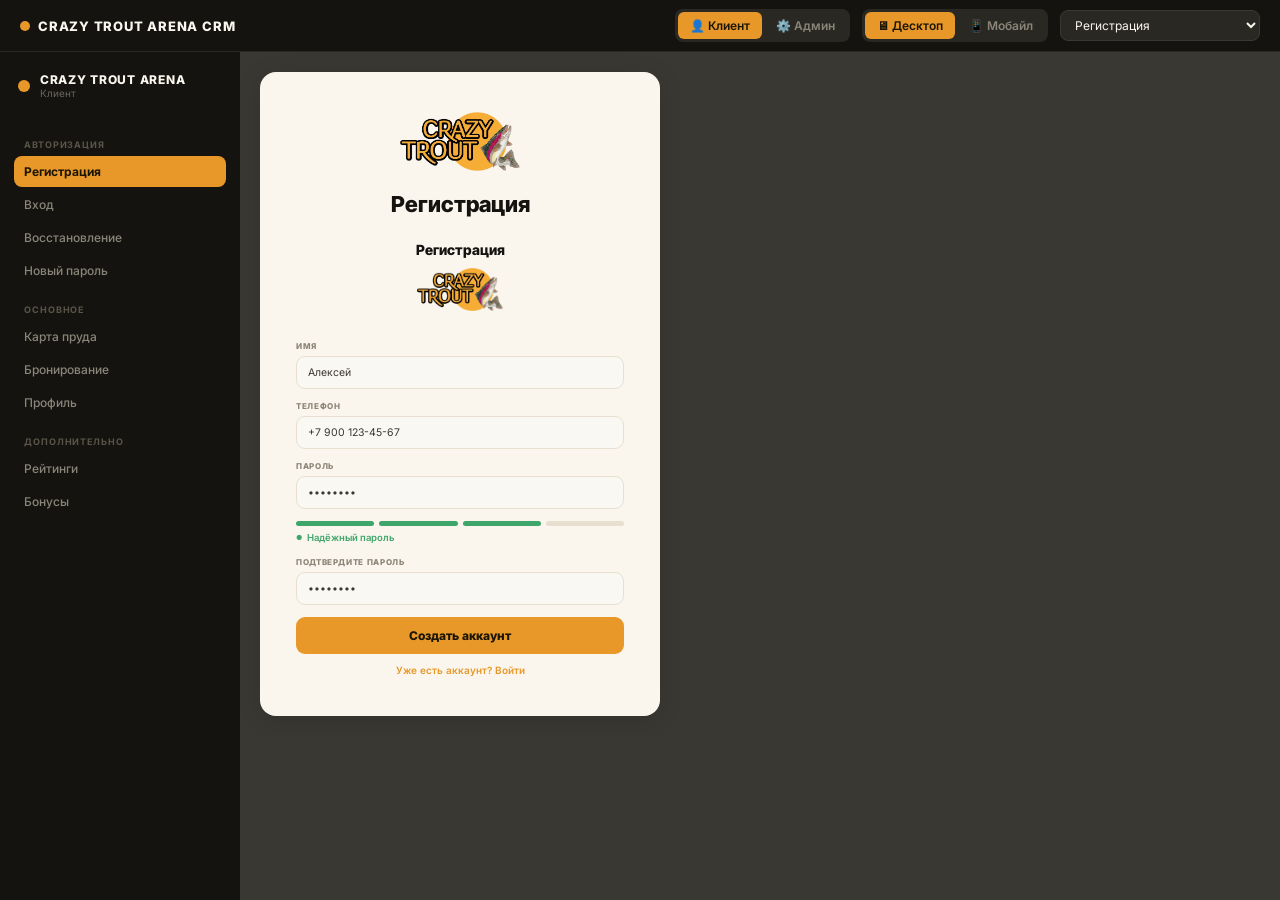
==== index.html @ 5625aaf9 "feat: full CRM prototype — all screens from deck, 4 view modes, interactive - 9 client screens (auth" ====
<!DOCTYPE html>
<html lang="ru">
<head>
<meta charset="UTF-8">
<meta name="viewport" content="width=device-width, initial-scale=1.0">
<title>Crazy Trout Arena — CRM Prototype</title>
<link rel="preconnect" href="https://fonts.googleapis.com">
<link href="https://fonts.googleapis.com/css2?family=Inter:wght@400;500;600;700;800&family=Inter+Tight:wght@700;800&display=swap" rel="stylesheet">
<link rel="stylesheet" href="css/style.css">
</head>
<body>

<!-- ===== TOP BAR ===== -->
<div class="topbar">
  <div class="topbar-brand"><div class="topbar-dot"></div><span>Crazy Trout Arena CRM</span></div>
  <div class="topbar-controls">
    <div class="toggle-group" id="modeToggle">
      <button class="toggle-btn active" data-mode="client">👤 Клиент</button>
      <button class="toggle-btn" data-mode="admin">⚙️ Админ</button>
    </div>
    <div class="toggle-group" id="viewToggle">
      <button class="toggle-btn active" data-view="desktop">🖥 Десктоп</button>
      <button class="toggle-btn" data-view="mobile">📱 Мобайл</button>
    </div>
    <select class="screen-select" id="screenSelect"></select>
  </div>
</div>

<!-- ===== VIEWPORT ===== -->
<div class="viewport" id="viewport">
  <div class="viewport-inner desktop-mode" id="viewportInner">

    <!-- Sidebar: Client -->
    <aside class="sidebar" id="clientSidebar">
      <div class="sidebar-brand"><div class="sidebar-dot"></div><div><div class="sidebar-name">Crazy Trout Arena</div><div class="sidebar-sub">Клиент</div></div></div>
      <nav class="sidebar-nav" id="clientNav"></nav>
    </aside>

    <!-- Sidebar: Admin -->
    <aside class="sidebar" id="adminSidebar" style="display:none">
      <div class="sidebar-brand"><div class="sidebar-dot admin-dot"></div><div><div class="sidebar-name">CTA Admin</div><div class="sidebar-sub">Панель управления</div></div></div>
      <nav class="sidebar-nav" id="adminNav"></nav>
    </aside>

    <!-- Main -->
    <main class="main-content" id="mainContent">
      <!-- Desktop content area -->
      <div class="desktop-screen" id="desktopScreen"></div>
      <!-- Phone frame for mobile view -->
      <div class="phone-frame" id="phoneFrame" style="display:none">
        <div class="phone-status"><span>9:41</span><div class="phone-dots"><span></span><span></span><span></span></div></div>
        <div class="phone-screen" id="phoneScreen"></div>
      </div>
    </main>
  </div>
</div>

<script src="js/app.js"></script>
</body>
</html>
---- css/style.css ----
/* ===== CRAZY TROUT ARENA — DESIGN SYSTEM FROM DECK ===== */
@import url('https://fonts.googleapis.com/css2?family=Inter:wght@400;500;600;700;800&family=Inter+Tight:wght@700;800&display=swap');

:root {
  --orange:#E89829; --ember:#886F11; --ink:#14130F; --paper:#FAF6EE;
  --teal:#2A6A7E; --green:#3FA66B; --gold:#D4A85A; --bone:#E3DCC9;
  --hair:#E7E0D1; --muted:#8C8576;
}
*{box-sizing:border-box;margin:0;padding:0;}
body{font-family:'Inter',sans-serif;background:#3a3832;color:var(--ink);overflow:hidden;height:100vh;}

/* ===== TOP BAR ===== */
.topbar{position:fixed;top:0;left:0;right:0;height:52px;background:var(--ink);display:flex;align-items:center;justify-content:space-between;padding:0 20px;z-index:1000;border-bottom:1px solid #2a2822;}
.topbar-brand{display:flex;align-items:center;gap:8px;color:#FAF6EE;font-weight:800;font-size:13px;letter-spacing:0.06em;text-transform:uppercase;}
.topbar-dot{width:10px;height:10px;border-radius:50%;background:var(--orange);}
.topbar-controls{display:flex;gap:12px;align-items:center;}
.toggle-group{display:flex;background:#2a2822;border-radius:8px;padding:3px;gap:2px;}
.toggle-btn{background:none;border:none;color:#8A8579;font-family:inherit;font-size:12px;font-weight:600;padding:6px 12px;border-radius:6px;cursor:pointer;transition:all 0.15s;}
.toggle-btn.active{background:var(--orange);color:#1B1505;}
.screen-select{background:#2a2822;border:1px solid #3a3832;color:#FAF6EE;font-family:inherit;font-size:12px;padding:6px 10px;border-radius:8px;cursor:pointer;min-width:200px;}

/* ===== VIEWPORT ===== */
.viewport{position:fixed;top:52px;left:0;right:0;bottom:0;display:flex;align-items:center;justify-content:center;}
.viewport-inner{display:flex;width:100%;height:100%;}
.viewport-inner.desktop-mode .sidebar{display:flex;}
.viewport-inner.desktop-mode .desktop-screen{display:block;}
.viewport-inner.mobile-mode .sidebar{display:none;}
.viewport-inner.mobile-mode .desktop-screen{display:none;}

/* ===== SIDEBAR ===== */
.sidebar{width:240px;background:var(--ink);color:#FAF6EE;padding:20px 14px;flex-direction:column;gap:16px;flex-shrink:0;overflow-y:auto;}
.sidebar-brand{display:flex;align-items:center;gap:10px;padding:0 4px;margin-bottom:8px;}
.sidebar-dot{width:12px;height:12px;border-radius:50%;background:var(--orange);flex-shrink:0;}
.admin-dot{background:var(--teal);}
.sidebar-name{font-weight:800;font-size:12px;letter-spacing:0.06em;text-transform:uppercase;}
.sidebar-sub{font-size:10px;color:#6B6560;}
.sidebar-nav{display:flex;flex-direction:column;gap:2px;}
.sidebar-link{background:none;border:none;color:#8A8579;font-family:inherit;font-size:12px;font-weight:500;padding:8px 10px;border-radius:8px;cursor:pointer;text-align:left;transition:all 0.15s;}
.sidebar-link:hover{background:rgba(255,255,255,0.06);color:#FAF6EE;}
.sidebar-link.active{background:var(--orange);color:#1B1505;font-weight:700;}

/* ===== DESKTOP SCREEN ===== */
.desktop-screen{flex:1;display:flex;align-items:center;justify-content:center;padding:20px;overflow:auto;}
.screen-content{width:100%;max-width:900px;}

/* ===== PHONE FRAME ===== */
.phone-frame{border:10px solid var(--ink);border-radius:36px;overflow:hidden;background:#fff;box-shadow:0 18px 36px rgba(20,19,15,0.15);width:375px;height:812px;display:flex;flex-direction:column;flex-shrink:0;}
.phone-status{display:flex;justify-content:space-between;align-items:center;padding:10px 16px 2px;font-size:9.5px;font-weight:700;}
.phone-dots{display:flex;gap:3px;}
.phone-dots span{width:3px;height:3px;border-radius:50%;background:#14130F;display:block;}
.phone-body{flex:1;padding:14px 17px 18px;overflow-y:auto;}

/* ===== SLIDE LAYOUT ===== */
.slide-header{margin-bottom:20px;}
.brand{display:flex;align-items:center;gap:10px;margin-bottom:20px;}
.brand-dot{width:13px;height:13px;border-radius:50%;background:var(--orange);flex-shrink:0;}
.brand-name{font-weight:800;font-size:13px;letter-spacing:0.08em;text-transform:uppercase;}
.brand-sub{font-weight:600;font-size:13px;letter-spacing:0.08em;text-transform:uppercase;color:var(--muted);margin-left:2px;}
.eyebrow{font-weight:700;font-size:11px;letter-spacing:0.14em;text-transform:uppercase;color:var(--orange);margin-bottom:7px;}
h1{font-family:'Inter Tight',sans-serif;font-weight:800;font-size:30px;line-height:1.16;letter-spacing:-0.01em;margin-bottom:10px;}

/* ===== PHONES ROW ===== */
.phones-row{display:flex;justify-content:center;gap:42px;margin-top:16px;}
.phone-wrap{width:240px;}

/* ===== PHONE INTERNAL ===== */
.ph-title{font-family:'Inter Tight',sans-serif;font-weight:800;font-size:14px;}
.ph-header{display:flex;justify-content:space-between;align-items:center;margin-bottom:10px;}
.ph-chips{display:flex;gap:6px;margin-bottom:8px;}
.chip{display:flex;align-items:center;gap:4px;background:#F4F0E8;border-radius:20px;padding:3px 8px;font-size:9.5px;font-weight:600;}
.chip svg{width:10px;height:10px;}

/* Pond map */
.pond-svg-wrap{border-radius:10px;overflow:hidden;margin-bottom:10px;line-height:0;}
.pond-svg-wrap img{width:100%;height:auto;display:block;}
.legend{display:flex;gap:12px;margin-bottom:12px;}
.legend-item{display:flex;align-items:center;gap:5px;font-size:9.5px;}
.legend-dot{width:8px;height:8px;border-radius:50%;}

/* ===== FIELDS (from deck) ===== */
.field-label{font-size:8px;letter-spacing:0.08em;text-transform:uppercase;color:var(--muted);font-weight:800;margin-bottom:5px;}
.field-input,.field-val{background:#FAF8F2;border:1.5px solid var(--hair);border-radius:9px;padding:9px 11px;font-size:10.5px;margin-bottom:12px;color:#3a382f;}
.field-input:focus{outline:none;border-color:var(--orange);}

/* ===== BUTTONS (from deck) ===== */
.btn{font-size:12px;font-weight:700;border-radius:9px;padding:9px 16px;cursor:pointer;font-family:inherit;transition:all 0.15s;border:none;}
.btn-primary{background:var(--orange);color:#1B1505;}
.btn-secondary{background:var(--ink);color:#fff;}
.btn-outline{background:#fff;border:1px solid var(--hair);color:var(--ink);}
.btn-block{width:100%;text-align:center;padding:11px;border-radius:9px;font-size:12px;font-weight:800;margin-bottom:10px;cursor:pointer;font-family:inherit;border:none;}
.btn-block.primary{background:var(--orange);color:#1B1505;}
.btn-block.outline{background:#fff;border:1.5px solid var(--hair);color:var(--ink);}
.btn-book{background:var(--orange);color:#1B1505;font-weight:700;font-size:11.5px;border-radius:9px;padding:10px;text-align:center;cursor:pointer;border:none;width:100%;}
.btn-pay{background:var(--orange);color:#1B1505;font-weight:700;font-size:11.5px;border-radius:9px;padding:10px;text-align:center;margin-top:10px;cursor:pointer;border:none;width:100%;}

/* ===== PILLS ===== */
.pill{font-size:10.5px;font-weight:700;border-radius:20px;padding:5px 11px;}
.pill-green{background:#E1F1E6;color:var(--green);}
.pill-orange{background:#FBE8CC;color:var(--ember);}
.pill-blue{background:#DCEAEE;color:var(--teal);}

/* ===== PRICE ROWS ===== */
.rows{margin-top:14px;}
.price-row{display:flex;justify-content:space-between;align-items:center;font-size:10.5px;padding:9px 0;color:#3a382f;border-top:1px solid var(--hair);}
.rows .price-row:first-child{border-top:none;padding-top:0;}
.price-total{display:flex;justify-content:space-between;align-items:center;font-size:12px;font-weight:800;padding-top:10px;border-top:1px solid var(--hair);color:var(--ink);}

/* ===== BOTTOM NAV ===== */
.nav-bar{display:flex;border-top:1px solid var(--hair);padding:8px 0 2px;}
.nav-item{flex:1;display:flex;flex-direction:column;align-items:center;gap:2px;font-size:8.5px;color:var(--muted);background:none;border:none;cursor:pointer;font-family:inherit;transition:color 0.15s;}
.nav-item.active{color:var(--orange);}
.nav-item svg{width:16px;height:16px;stroke:currentColor;stroke-width:1.7;fill:none;stroke-linecap:round;stroke-linejoin:round;}

/* ===== LINKS ===== */
.link-center{text-align:center;font-size:10px;color:var(--orange);font-weight:600;cursor:pointer;}
.link-center.muted{color:var(--muted);font-weight:500;}

/* ===== OTP (from deck) ===== */
.code-row{display:flex;gap:7px;margin-bottom:6px;}
.code-box{width:33px;height:38px;border:1px solid var(--hair);border-radius:8px;display:flex;align-items:center;justify-content:center;font-weight:700;font-size:14px;background:#FAF8F2;color:#3a382f;cursor:pointer;transition:all 0.15s;}
.code-box.filled{border-color:var(--orange);color:var(--orange);}
.code-box.empty{color:var(--hair);}
.timer-note{font-size:9.5px;color:var(--muted);margin-bottom:14px;}

/* ===== PASSWORD STRENGTH (from deck) ===== */
.strength-row{display:flex;gap:5px;margin-bottom:6px;}
.strength-seg{flex:1;height:5px;border-radius:3px;background:var(--green);}
.strength-seg.off{background:var(--hair);}
.strength-label{font-size:9.5px;color:var(--green);font-weight:600;margin-bottom:14px;display:flex;align-items:center;gap:5px;}
.strength-label::before{content:"●";font-size:7px;}

/* ===== ICONS ===== */
.icon-grid{display:grid;grid-template-columns:repeat(5,1fr);gap:6px;}
.icon-tile{height:38px;border:1px solid var(--hair);border-radius:9px;background:#fff;display:flex;align-items:center;justify-content:center;}
.icon-tile svg{width:16px;height:16px;stroke:var(--ink);stroke-width:1.7;fill:none;stroke-linecap:round;stroke-linejoin:round;}

/* ===== TOKENS DISPLAY ===== */
.tok-colors{display:grid;grid-template-columns:repeat(4,1fr);gap:12px;margin-bottom:30px;}
.tok-swatch{border-radius:10px;overflow:hidden;border:1px solid var(--hair);}
.tok-swatch .fill{height:64px;}
.tok-swatch .lab{background:#fff;padding:9px 10px;}
.tok-swatch .lab b{display:block;font-size:11.5px;font-weight:700;}
.tok-swatch .lab span{font-size:9.5px;color:var(--muted);}
.tok-section-label{font-size:10px;font-weight:700;letter-spacing:0.1em;text-transform:uppercase;color:var(--muted);margin-bottom:12px;}
.tok-type-row{margin-bottom:14px;}
.tok-type-meta{font-size:9.5px;color:var(--muted);letter-spacing:0.06em;text-transform:uppercase;margin-bottom:4px;}
.tok-display{font-family:'Inter Tight',sans-serif;font-weight:800;font-size:42px;line-height:1;}
.tok-h1{font-family:'Inter Tight',sans-serif;font-weight:800;font-size:24px;}
.tok-body{font-size:12px;color:#3a382f;}
.tok-grid2{display:grid;grid-template-columns:1fr 1fr;gap:30px;margin-top:22px;}
.tok-note{font-size:11px;color:var(--muted);line-height:1.5;margin-top:10px;}

/* ===== ARCHITECTURE ===== */
.arch-canvas{position:relative;width:598px;height:640px;margin:22px auto 0;}
.arch-box{position:absolute;border:1.5px solid var(--hair);border-radius:12px;background:#fff;padding:16px;display:flex;flex-direction:column;justify-content:center;z-index:2;box-shadow:0 2px 6px rgba(20,19,15,0.06);}
.arch-box b{display:block;font-size:13px;font-weight:800;margin-bottom:6px;color:var(--ink);}
.arch-box span{font-size:10px;color:#6B6860;line-height:1.5;}
.arch-core{position:absolute;background:var(--ink);color:#fff;border-radius:14px;padding:20px 16px;text-align:center;display:flex;flex-direction:column;justify-content:center;z-index:2;box-shadow:0 4px 12px rgba(20,19,15,0.16);border:1.5px solid rgba(232,152,41,0.2);}
.arch-core b{display:block;font-size:14px;margin-bottom:8px;color:#fff;font-weight:800;}
.arch-core span{display:block;font-size:9.5px;color:#C9BFA9;line-height:1.6;}

/* ===== SECTION DIVIDER ===== */
.slide-section{background:var(--ink)!important;color:#fff!important;justify-content:flex-start;}
.sec-number{font-family:'Inter Tight',sans-serif;font-weight:800;font-size:120px;color:var(--orange);line-height:1;margin-bottom:12px;}
.sec-title{font-family:'Inter Tight',sans-serif;font-weight:800;font-size:44px;line-height:1.14;color:#fff;max-width:580px;margin-bottom:20px;}
.sec-sub{font-size:15px;line-height:1.65;color:#B8AE9C;max-width:520px;font-weight:500;}
.sec-block{margin:auto 0;}

/* ===== CAPTION ===== */
.caption-under{text-align:center;margin-top:16px;}
.caption-under b{display:block;font-family:'Inter Tight',sans-serif;font-size:14px;margin-bottom:3px;}
.caption-under span{font-size:9px;letter-spacing:0.07em;text-transform:uppercase;color:var(--muted);}

/* ===== PAGE FOOTER ===== */
.pagefoot{position:absolute;bottom:22px;left:64px;right:64px;display:flex;justify-content:space-between;font-size:10px;color:var(--muted);border-top:1px solid var(--hair);padding-top:10px;}

/* ===== STAT CARDS ===== */
.stats-row{display:flex;gap:10px;margin-bottom:14px;}
.stat-card{flex:1;background:#fff;border:1.5px solid var(--hair);border-radius:12px;padding:14px 12px;text-align:center;box-shadow:0 2px 6px rgba(20,19,15,0.04);}
.stat-num{font-family:'Inter Tight',sans-serif;font-weight:800;font-size:28px;color:var(--orange);line-height:1;margin-bottom:4px;}
.stat-label{font-size:9px;letter-spacing:0.06em;text-transform:uppercase;color:var(--muted);font-weight:700;}

/* ===== PROFILE CARD ===== */
.profile-card-dark{background:var(--ink);color:#fff;border-radius:14px;padding:18px;text-align:center;margin-bottom:14px;}
.profile-avatar-lg{width:48px;height:48px;border-radius:50%;background:var(--orange);display:flex;align-items:center;justify-content:center;font-family:'Inter Tight',sans-serif;font-weight:800;font-size:18px;color:#1B1505;margin:0 auto 10px;}
.profile-name{font-family:'Inter Tight',sans-serif;font-weight:800;font-size:16px;margin-bottom:2px;}
.profile-phone{font-size:11px;color:#8A8579;margin-bottom:2px;}
.profile-member{font-size:9px;color:#6B6560;}

/* ===== LOYALTY ===== */
.loyalty-card{background:#fff;border:1.5px solid var(--hair);border-radius:12px;padding:14px;margin-bottom:14px;}
.loyalty-header{display:flex;justify-content:space-between;font-size:11px;font-weight:700;margin-bottom:8px;}
.loyalty-level{color:var(--gold);font-weight:800;}
.loyalty-bar{height:5px;background:var(--hair);border-radius:3px;overflow:hidden;margin-bottom:6px;}
.loyalty-fill{height:100%;background:linear-gradient(90deg,var(--gold),var(--orange));border-radius:3px;}
.loyalty-hint{font-size:9px;color:var(--muted);}

/* ===== MENU LIST ===== */
.menu-list{display:flex;flex-direction:column;gap:2px;}
.menu-item{display:flex;align-items:center;gap:10px;background:none;border:none;padding:10px 12px;font-family:inherit;font-size:12px;color:var(--ink);cursor:pointer;border-radius:8px;transition:background 0.15s;}
.menu-item:hover{background:#F4F0E8;}
.menu-item span:first-child{font-size:16px;}
.menu-item span:nth-child(2){flex:1;}

/* ===== BONUSES ===== */
.balance-card{background:var(--ink);color:#fff;border-radius:14px;padding:16px;margin-bottom:14px;}
.balance-label{font-size:8px;letter-spacing:0.14em;text-transform:uppercase;color:var(--orange);font-weight:800;display:flex;align-items:center;gap:4px;margin-bottom:6px;}
.balance-num{font-family:'Inter Tight',sans-serif;font-weight:800;font-size:32px;line-height:1;margin-bottom:4px;}
.balance-sub{font-size:9px;color:#8A8579;}

/* ===== HISTORY LIST ===== */
.history-card{background:#fff;border:1.5px solid var(--hair);border-radius:12px;padding:12px;margin-bottom:8px;}
.history-top{display:flex;justify-content:space-between;align-items:center;margin-bottom:6px;}
.history-code{font-family:'Inter Tight',sans-serif;font-weight:800;font-size:11px;}
.history-status{font-size:9px;font-weight:700;padding:2px 8px;border-radius:12px;}
.history-status.done{background:#E1F1E6;color:var(--green);}
.history-status.pending{background:#FBE8CC;color:var(--ember);}
.history-row{display:flex;justify-content:space-between;font-size:10px;color:#3a382f;padding:3px 0;}

/* ===== FINANCE TABLE ===== */
.fin-table{width:100%;border-collapse:collapse;margin-bottom:14px;}
.fin-table th{font-size:8px;letter-spacing:0.08em;text-transform:uppercase;color:var(--muted);font-weight:800;text-align:left;padding:6px 8px;border-bottom:1px solid var(--hair);}
.fin-table td{font-size:11px;padding:8px;border-bottom:1px solid var(--hair);}
.fin-table .num{font-weight:700;text-align:right;}

/* ===== CHART BARS ===== */
.chart-bars{display:flex;align-items:flex-end;gap:8px;height:100px;padding:10px 0;}
.bar-col{flex:1;display:flex;flex-direction:column;align-items:center;height:100%;justify-content:flex-end;}
.bar-col small{font-size:8px;color:var(--muted);margin-top:4px;}
.bar{width:100%;background:linear-gradient(180deg,var(--orange),#d68a22);border-radius:4px 4px 0 0;min-height:4px;position:relative;}
.bar span{position:absolute;top:-14px;left:50%;transform:translateX(-50%);font-size:8px;font-weight:700;color:var(--ink);white-space:nowrap;}

/* ===== ADMIN MAP ===== */
.admin-map-wrap{border-radius:10px;overflow:hidden;margin-bottom:10px;}
.admin-map-wrap img{width:100%;display:block;}
.admin-legend{display:flex;gap:10px;margin-bottom:10px;}
.admin-legend-item{display:flex;align-items:center;gap:4px;font-size:9px;}
.admin-legend-dot{width:6px;height:6px;border-radius:50%;}

/* ===== RECEIPT FORM ===== */
.receipt-form .field-label{margin-top:8px;}
.receipt-form select,.receipt-form input,.receipt-form textarea{background:#FAF8F2;border:1.5px solid var(--hair);border-radius:9px;padding:9px 11px;font-size:10.5px;color:#3a382f;width:100%;font-family:inherit;margin-bottom:8px;}
.receipt-form select:focus,.receipt-form input:focus,.receipt-form textarea:focus{outline:none;border-color:var(--orange);}

/* ===== RESPONSIVE ===== */
@media(max-width:700px){
  .topbar{padding:0 10px;}
  .topbar-brand{display:none;}
  .sidebar{display:none!important;}
  .viewport-inner{flex-direction:column;}
  .desktop-screen{display:none!important;}
  .phone-frame{width:100%;height:calc(100vh - 52px);border-radius:0;border:none;box-shadow:none;}
  .phones-row{flex-direction:column;align-items:center;gap:24px;}
  .phone-wrap{width:100%;max-width:375px;}
}
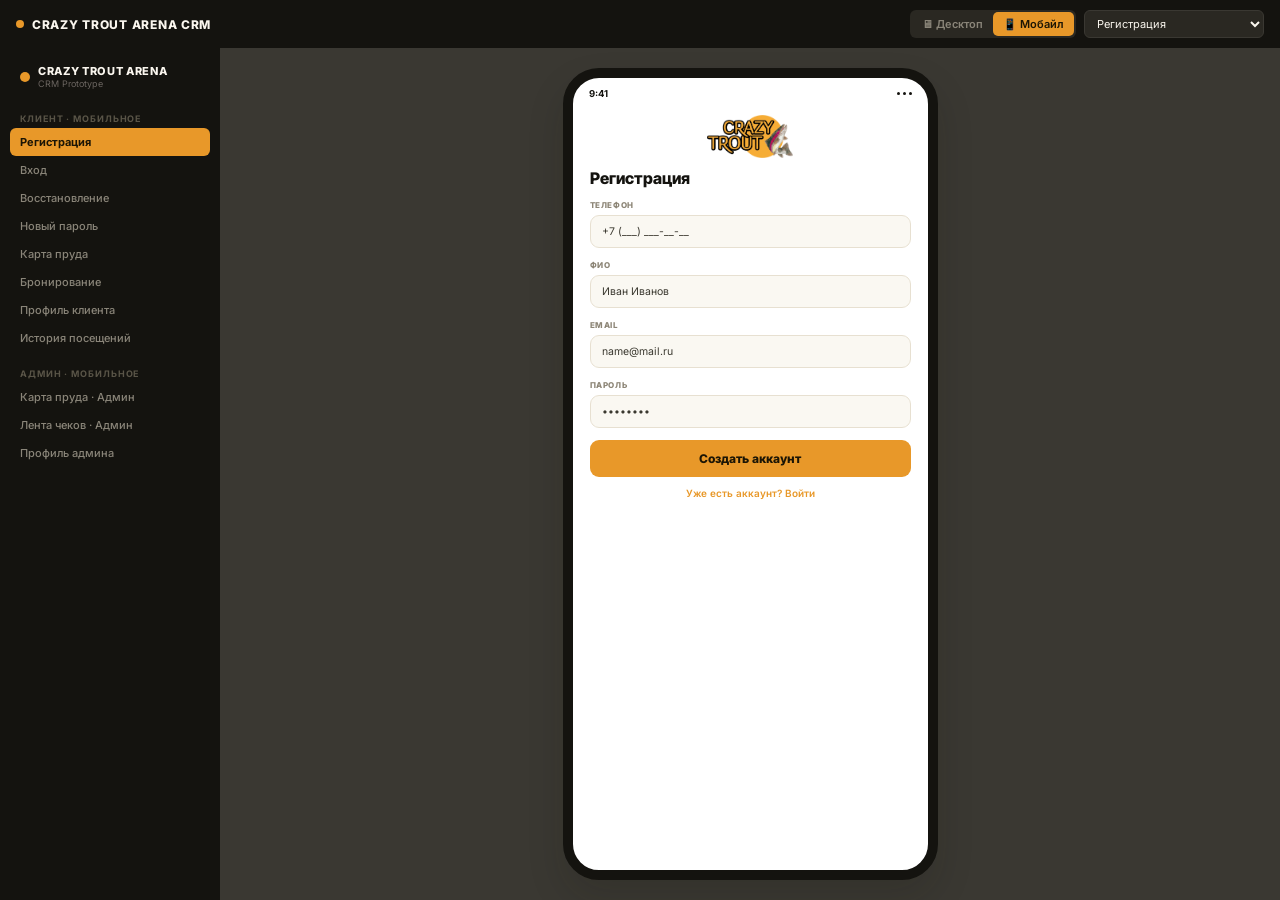
==== commit 0a92e303: "feat: exact copy of deck screens — HTML/CSS from original pitch deck - Extracted phone-body HTML ver" ====
--- a/index.html
+++ b/index.html
@@ -6,53 +6,219 @@
 <title>Crazy Trout Arena — CRM Prototype</title>
 <link rel="preconnect" href="https://fonts.googleapis.com">
 <link href="https://fonts.googleapis.com/css2?family=Inter:wght@400;500;600;700;800&family=Inter+Tight:wght@700;800&display=swap" rel="stylesheet">
-<link rel="stylesheet" href="css/style.css">
+<style>
+/* ===== DESIGN TOKENS FROM DECK ===== */
+:root{--orange:#E89829;--ember:#886F11;--ink:#14130F;--paper:#FAF6EE;--teal:#2A6A7E;--green:#3FA66B;--gold:#D4A85A;--bone:#E3DCC9;--hair:#E7E0D1;--muted:#8C8576;}
+*{box-sizing:border-box;margin:0;padding:0;}
+body{font-family:'Inter',sans-serif;background:#3a3832;color:var(--ink);overflow:hidden;height:100vh;}
+
+/* ===== TOP BAR ===== */
+.topbar{position:fixed;top:0;left:0;right:0;height:48px;background:var(--ink);display:flex;align-items:center;justify-content:space-between;padding:0 16px;z-index:1000;}
+.topbar-brand{display:flex;align-items:center;gap:8px;color:#FAF6EE;font-weight:800;font-size:12px;letter-spacing:0.06em;text-transform:uppercase;}
+.topbar-dot{width:8px;height:8px;border-radius:50%;background:var(--orange);}
+.topbar-controls{display:flex;gap:8px;align-items:center;}
+.toggle-group{display:flex;background:#2a2822;border-radius:6px;padding:2px;}
+.toggle-btn{background:none;border:none;color:#8A8579;font-family:inherit;font-size:11px;font-weight:600;padding:5px 10px;border-radius:5px;cursor:pointer;transition:all 0.15s;}
+.toggle-btn.active{background:var(--orange);color:#1B1505;}
+.screen-select{background:#2a2822;border:1px solid #3a3832;color:#FAF6EE;font-family:inherit;font-size:11px;padding:5px 8px;border-radius:6px;cursor:pointer;min-width:180px;}
+
+/* ===== LAYOUT ===== */
+.app{position:fixed;top:48px;left:0;right:0;bottom:0;display:flex;}
+.sidebar{width:220px;background:var(--ink);color:#FAF6EE;padding:16px 10px;flex-shrink:0;overflow-y:auto;}
+.sidebar-link{display:block;background:none;border:none;color:#8A8579;font-family:inherit;font-size:11px;font-weight:500;padding:7px 10px;border-radius:6px;cursor:pointer;text-align:left;width:100%;transition:all 0.15s;}
+.sidebar-link:hover{background:rgba(255,255,255,0.06);color:#FAF6EE;}
+.sidebar-link.active{background:var(--orange);color:#1B1505;font-weight:700;}
+.main{flex:1;display:flex;align-items:center;justify-content:center;padding:20px;overflow:auto;}
+
+/* ===== PHONE FRAME (from deck exact) ===== */
+.phone-frame{border:10px solid var(--ink);border-radius:36px;overflow:hidden;background:#fff;box-shadow:0 18px 36px rgba(20,19,15,0.15);width:375px;height:812px;display:flex;flex-direction:column;flex-shrink:0;}
+.phone-status{display:flex;justify-content:space-between;align-items:center;padding:10px 16px 2px;font-size:9.5px;font-weight:700;}
+.phone-dots{display:flex;gap:3px;}
+.phone-dots span{width:3px;height:3px;border-radius:50%;background:#14130F;display:block;}
+.phone-body{flex:1;padding:14px 17px 18px;overflow-y:auto;}
+
+/* ===== EXACT DECK CSS ===== */
+.phone-logo{display:flex;justify-content:center;margin-bottom:10px;}
+.phone-logo img{width:86px;}
+.phone-title{font-family:'Inter Tight',sans-serif;font-weight:800;font-size:16px;margin-bottom:12px;}
+.field-label{font-size:8px;letter-spacing:0.08em;text-transform:uppercase;color:var(--muted);font-weight:800;margin-bottom:5px;}
+.field-input{background:#FAF8F2;border:1.5px solid var(--hair);border-radius:9px;padding:9px 11px;font-size:10.5px;margin-bottom:12px;color:#3a382f;}
+.btn-block{width:100%;text-align:center;padding:11px;border-radius:9px;font-size:12px;font-weight:800;margin-bottom:10px;cursor:pointer;border:none;font-family:inherit;}
+.btn-block.primary{background:var(--orange);color:#1B1505;}
+.btn-block.outline{background:#fff;border:1.5px solid var(--hair);color:var(--ink);}
+.link-center{text-align:center;font-size:10px;color:var(--orange);font-weight:600;cursor:pointer;}
+.link-center.muted{color:var(--muted);font-weight:500;}
+.code-row{display:flex;gap:7px;margin-bottom:6px;}
+.code-box{width:33px;height:38px;border:1px solid var(--hair);border-radius:8px;display:flex;align-items:center;justify-content:center;font-weight:700;font-size:14px;background:#FAF8F2;color:#3a382f;}
+.code-box.filled{border-color:var(--orange);color:var(--orange);}
+.code-box.empty{color:var(--hair);}
+.timer-note{font-size:9.5px;color:var(--muted);margin-bottom:14px;}
+.strength-row{display:flex;gap:5px;margin-bottom:6px;}
+.strength-seg{flex:1;height:5px;border-radius:3px;background:var(--green);}
+.strength-seg.off{background:var(--hair);}
+.strength-label{font-size:9.5px;color:var(--green);font-weight:600;margin-bottom:14px;display:flex;align-items:center;gap:5px;}
+.strength-label::before{content:"●";font-size:7px;}
+.ph-header{display:flex;justify-content:space-between;align-items:center;margin-bottom:10px;}
+.ph-title{font-family:'Inter Tight',sans-serif;font-weight:800;font-size:14px;}
+.ph-chips{display:flex;gap:6px;margin-bottom:8px;}
+.chip{display:flex;align-items:center;gap:4px;background:#F4F0E8;border-radius:20px;padding:3px 8px;font-size:9.5px;font-weight:600;}
+.chip svg{width:10px;height:10px;}
+.pond-svg-wrap{border-radius:10px;overflow:hidden;margin-bottom:10px;line-height:0;}
+.pond-svg-wrap img{width:100%;height:auto;display:block;}
+.legend{display:flex;gap:12px;margin-bottom:12px;}
+.legend-item{display:flex;align-items:center;gap:5px;font-size:9.5px;}
+.legend-dot{width:8px;height:8px;border-radius:50%;}
+.btn-book{background:var(--orange);color:#1B1505;font-weight:700;font-size:11.5px;border-radius:9px;padding:10px;text-align:center;cursor:pointer;border:none;width:100%;}
+.field-val{background:#FAF8F2;border:1.5px solid var(--hair);border-radius:9px;padding:9px 11px;font-size:10.5px;margin-bottom:12px;color:#3a382f;}
+.rows{margin-top:14px;}
+.price-row{display:flex;justify-content:space-between;align-items:center;font-size:10.5px;padding:9px 0;color:#3a382f;border-top:1px solid var(--hair);}
+.rows .price-row:first-child{border-top:none;padding-top:0;}
+.price-total{display:flex;justify-content:space-between;align-items:center;font-size:12px;font-weight:800;padding-top:10px;border-top:1px solid var(--hair);color:var(--ink);}
+.btn-pay{background:var(--orange);color:#1B1505;font-weight:700;font-size:11.5px;border-radius:9px;padding:10px;text-align:center;margin-top:10px;cursor:pointer;border:none;width:100%;}
+.profile-card{background:var(--ink);color:#fff;border-radius:14px;padding:18px;margin-bottom:14px;}
+.profile-avatar{width:48px;height:48px;border-radius:50%;background:var(--orange);display:flex;align-items:center;justify-content:center;font-family:'Inter Tight';font-weight:800;font-size:18px;color:#1B1505;margin:0 auto 10px;}
+.profile-name{font-family:'Inter Tight';font-weight:800;font-size:16px;text-align:center;margin-bottom:2px;}
+.profile-meta{font-size:11px;color:#8A8579;text-align:center;}
+.profile-stats{display:flex;gap:8px;margin-bottom:14px;}
+.profile-stat{flex:1;background:#fff;border:1.5px solid var(--hair);border-radius:12px;padding:12px;text-align:center;}
+.profile-row{display:flex;align-items:center;gap:10px;padding:10px 0;border-bottom:1px solid var(--hair);}
+.profile-row:last-child{border-bottom:none;}
+.hist-header{display:flex;justify-content:space-between;align-items:center;margin-bottom:10px;}
+.hist-header b{font-family:'Inter Tight';font-weight:800;font-size:12px;}
+.hist-header span{font-size:9px;color:var(--muted);}
+.hist-row{display:flex;align-items:center;gap:10px;padding:8px 0;border-bottom:1px solid var(--hair);}
+.hist-row:last-child{border-bottom:none;}
+.hist-date{width:36px;text-align:center;}
+.hist-date b{font-family:'Inter Tight';font-weight:800;font-size:16px;display:block;}
+.hist-date span{font-size:9px;color:var(--muted);}
+.hist-mid{flex:1;}
+.hist-mid b{font-size:11px;font-weight:700;display:block;}
+.hist-mid span{font-size:9px;color:var(--muted);}
+.hist-chev{color:var(--muted);font-size:14px;}
+.tag{display:inline-block;font-size:9px;font-weight:700;border-radius:12px;padding:2px 7px;margin-right:4px;}
+.badge-pill{font-size:9px;font-weight:700;border-radius:20px;padding:3px 8px;}
+.catch-badge{font-size:9px;font-weight:700;padding:3px 8px;border-radius:12px;background:#E1F1E6;color:var(--green);}
+.av{width:28px;height:28px;border-radius:50%;object-fit:cover;}
+.sm{font-size:9px;}
+.dt{font-size:10px;}
+.lbl{font-size:8px;letter-spacing:0.06em;text-transform:uppercase;color:var(--muted);font-weight:700;}
+.val{font-family:'Inter Tight';font-weight:800;font-size:20px;}
+.b{font-weight:700;}
+.g{color:var(--green);}
+.o{color:var(--orange);}
+.n{color:var(--ink);}
+.p{color:var(--muted);}
+.ok{color:var(--green);}
+.off{color:var(--hair);}
+.dark{background:var(--ink);color:#fff;}
+.v{color:var(--green);}
+.l{color:var(--teal);}
+.pr{color:var(--gold);}
+.nm{font-family:'Inter Tight';font-weight:800;}
+
+/* Admin mobile */
+.adm-title{font-family:'Inter Tight';font-weight:800;font-size:14px;margin-bottom:10px;}
+.adm-chips{display:flex;gap:6px;margin-bottom:10px;}
+.adm-chip{display:flex;align-items:center;gap:4px;background:#F4F0E8;border-radius:20px;padding:3px 8px;font-size:9.5px;font-weight:600;}
+.adm-tiles{display:grid;grid-template-columns:1fr 1fr;gap:8px;margin-bottom:12px;}
+.adm-tile{background:#FAF8F2;border:1.5px solid var(--hair);border-radius:12px;padding:10px 12px;}
+.adm-tile.dark{background:var(--ink);color:#fff;border-color:rgba(255,255,255,0.1);}
+.adm-search{background:#FAF8F2;border:1.5px solid var(--hair);border-radius:9px;padding:8px 11px;font-size:10px;color:var(--muted);margin-bottom:10px;cursor:pointer;}
+.adm-filters{display:flex;gap:6px;margin-bottom:10px;}
+.adm-filter{background:#FAF8F2;border:1.5px solid var(--hair);border-radius:8px;padding:6px 10px;font-size:9px;font-weight:600;text-align:center;cursor:pointer;flex:1;}
+.adm-filter.active{background:var(--orange);border-color:var(--orange);color:#1B1505;}
+.adm-receipt-row{background:#fff;border:1.5px solid var(--hair);border-radius:12px;padding:10px 12px;margin-bottom:8px;}
+.adm-btn{background:var(--orange);color:#1B1505;font-weight:700;font-size:11px;border-radius:9px;padding:8px 14px;border:none;cursor:pointer;font-family:inherit;}
+.adm-btns{display:flex;gap:8px;margin-top:10px;}
+.adm-add{background:var(--ink);color:#fff;font-weight:700;font-size:11px;border-radius:9px;padding:8px 14px;border:none;cursor:pointer;font-family:inherit;width:100%;}
+.adm-nav-item{flex:1;display:flex;flex-direction:column;align-items:center;gap:2px;font-size:8.5px;color:var(--muted);cursor:pointer;background:none;border:none;font-family:inherit;}
+.adm-nav-item.active{color:var(--orange);}
+.adm-navbar{display:flex;border-top:1px solid var(--hair);padding:8px 0 2px;}
+.adm-client{display:flex;align-items:center;gap:8px;padding:8px 0;border-bottom:1px solid var(--hair);}
+.adm-fld{margin-bottom:8px;}
+.adm-fld-lbl{font-size:8px;letter-spacing:0.08em;text-transform:uppercase;color:var(--muted);font-weight:700;margin-bottom:3px;}
+.adm-total{display:flex;justify-content:space-between;font-size:12px;font-weight:800;padding-top:8px;border-top:1px solid var(--hair);}
+.adm-legend{display:flex;gap:10px;margin-bottom:10px;}
+.adm-legend-item{display:flex;align-items:center;gap:4px;font-size:9px;}
+.adm-fish-item{display:flex;align-items:center;gap:8px;padding:6px 0;border-bottom:1px solid var(--hair);}
+
+/* Finance */
+.fin-2x2{display:grid;grid-template-columns:1fr 1fr;gap:8px;margin-bottom:14px;}
+.fin-cell{background:#fff;border:1.5px solid var(--hair);border-radius:12px;padding:12px;text-align:center;}
+.fin-cell-wide{grid-column:span 2;}
+.fin-period{display:flex;gap:4px;margin-bottom:14px;}
+.fin-chart{position:relative;height:140px;margin-bottom:10px;}
+.fin-chart--mobile{height:120px;}
+.fin-gridline{position:absolute;left:0;right:0;border-top:1px dashed var(--hair);}
+.fin-y-axis{position:absolute;left:0;top:0;bottom:0;width:30px;display:flex;flex-direction:column;justify-content:space-between;font-size:8px;color:var(--muted);}
+.fin-x-axis{display:flex;justify-content:space-between;font-size:8px;color:var(--muted);padding:0 30px 0 30px;}
+.fin-legend{display:flex;gap:12px;justify-content:center;font-size:9px;}
+.fin-legend--mobile{flex-wrap:wrap;}
+
+/* Stat list */
+.stat-list-row{display:flex;justify-content:space-between;align-items:center;padding:6px 0;border-bottom:1px solid var(--hair);}
+.stat-list-title{font-size:10px;font-weight:700;letter-spacing:0.06em;text-transform:uppercase;color:var(--muted);margin-bottom:8px;}
+
+/* Catch card */
+.catch-card{background:#fff;border:1.5px solid var(--hair);border-radius:12px;padding:10px;margin-bottom:8px;}
+.catch-image-wrap{width:48px;height:48px;border-radius:8px;overflow:hidden;flex-shrink:0;}
+.catch-image{width:100%;height:100%;object-fit:cover;}
+.catch-name{font-weight:700;font-size:11px;}
+.catch-weight{font-family:'Inter Tight';font-weight:800;font-size:14px;color:var(--orange);}
+.catch-body{flex:1;}
+
+/* Salary */
+.slr-avg{font-family:'Inter Tight';font-weight:800;font-size:24px;color:var(--orange);}
+.slr-count{font-size:10px;color:var(--muted);}
+.slr-name{font-size:11px;font-weight:700;}
+
+/* Desktop content */
+.desktop-content{width:100%;max-width:1000px;padding:24px;}
+
+/* Phone frame sizing */
+.phone-frame .phone-body::-webkit-scrollbar{width:3px;}
+.phone-frame .phone-body::-webkit-scrollbar-thumb{background:var(--hair);border-radius:3px;}
+
+/* Responsive */
+@media(max-width:700px){
+  .sidebar{display:none!important;}
+  .main{padding:8px;}
+  .phone-frame{width:100%;height:calc(100vh - 56px);border-radius:0;border:none;box-shadow:none;}
+}
+</style>
 </head>
 <body>
 
-<!-- ===== TOP BAR ===== -->
 <div class="topbar">
   <div class="topbar-brand"><div class="topbar-dot"></div><span>Crazy Trout Arena CRM</span></div>
   <div class="topbar-controls">
-    <div class="toggle-group" id="modeToggle">
-      <button class="toggle-btn active" data-mode="client">👤 Клиент</button>
-      <button class="toggle-btn" data-mode="admin">⚙️ Админ</button>
-    </div>
     <div class="toggle-group" id="viewToggle">
-      <button class="toggle-btn active" data-view="desktop">🖥 Десктоп</button>
-      <button class="toggle-btn" data-view="mobile">📱 Мобайл</button>
+      <button class="toggle-btn" data-view="desktop">🖥 Десктоп</button>
+      <button class="toggle-btn active" data-view="mobile">📱 Мобайл</button>
     </div>
     <select class="screen-select" id="screenSelect"></select>
   </div>
 </div>
 
-<!-- ===== VIEWPORT ===== -->
-<div class="viewport" id="viewport">
-  <div class="viewport-inner desktop-mode" id="viewportInner">
-
-    <!-- Sidebar: Client -->
-    <aside class="sidebar" id="clientSidebar">
-      <div class="sidebar-brand"><div class="sidebar-dot"></div><div><div class="sidebar-name">Crazy Trout Arena</div><div class="sidebar-sub">Клиент</div></div></div>
-      <nav class="sidebar-nav" id="clientNav"></nav>
-    </aside>
-
-    <!-- Sidebar: Admin -->
-    <aside class="sidebar" id="adminSidebar" style="display:none">
-      <div class="sidebar-brand"><div class="sidebar-dot admin-dot"></div><div><div class="sidebar-name">CTA Admin</div><div class="sidebar-sub">Панель управления</div></div></div>
-      <nav class="sidebar-nav" id="adminNav"></nav>
-    </aside>
-
-    <!-- Main -->
-    <main class="main-content" id="mainContent">
-      <!-- Desktop content area -->
-      <div class="desktop-screen" id="desktopScreen"></div>
-      <!-- Phone frame for mobile view -->
-      <div class="phone-frame" id="phoneFrame" style="display:none">
-        <div class="phone-status"><span>9:41</span><div class="phone-dots"><span></span><span></span><span></span></div></div>
-        <div class="phone-screen" id="phoneScreen"></div>
+<div class="app">
+  <aside class="sidebar">
+    <div style="display:flex;align-items:center;gap:8px;padding:0 10px;margin-bottom:16px;">
+      <div style="width:10px;height:10px;border-radius:50%;background:var(--orange);"></div>
+      <div>
+        <div style="font-weight:800;font-size:11px;letter-spacing:0.06em;text-transform:uppercase;">Crazy Trout Arena</div>
+        <div style="font-size:9px;color:#6B6560;">CRM Prototype</div>
       </div>
-    </main>
-  </div>
+    </div>
+    <nav id="sidebarNav"></nav>
+  </aside>
+
+  <main class="main">
+    <div class="phone-frame" id="phoneFrame">
+      <div class="phone-status"><span>9:41</span><div class="phone-dots"><span></span><span></span><span></span></div></div>
+      <div class="phone-body" id="phoneScreen"></div>
+    </div>
+    <div class="desktop-content" id="desktopContent" style="display:none;"></div>
+  </main>
 </div>
 
 <script src="js/app.js"></script>
